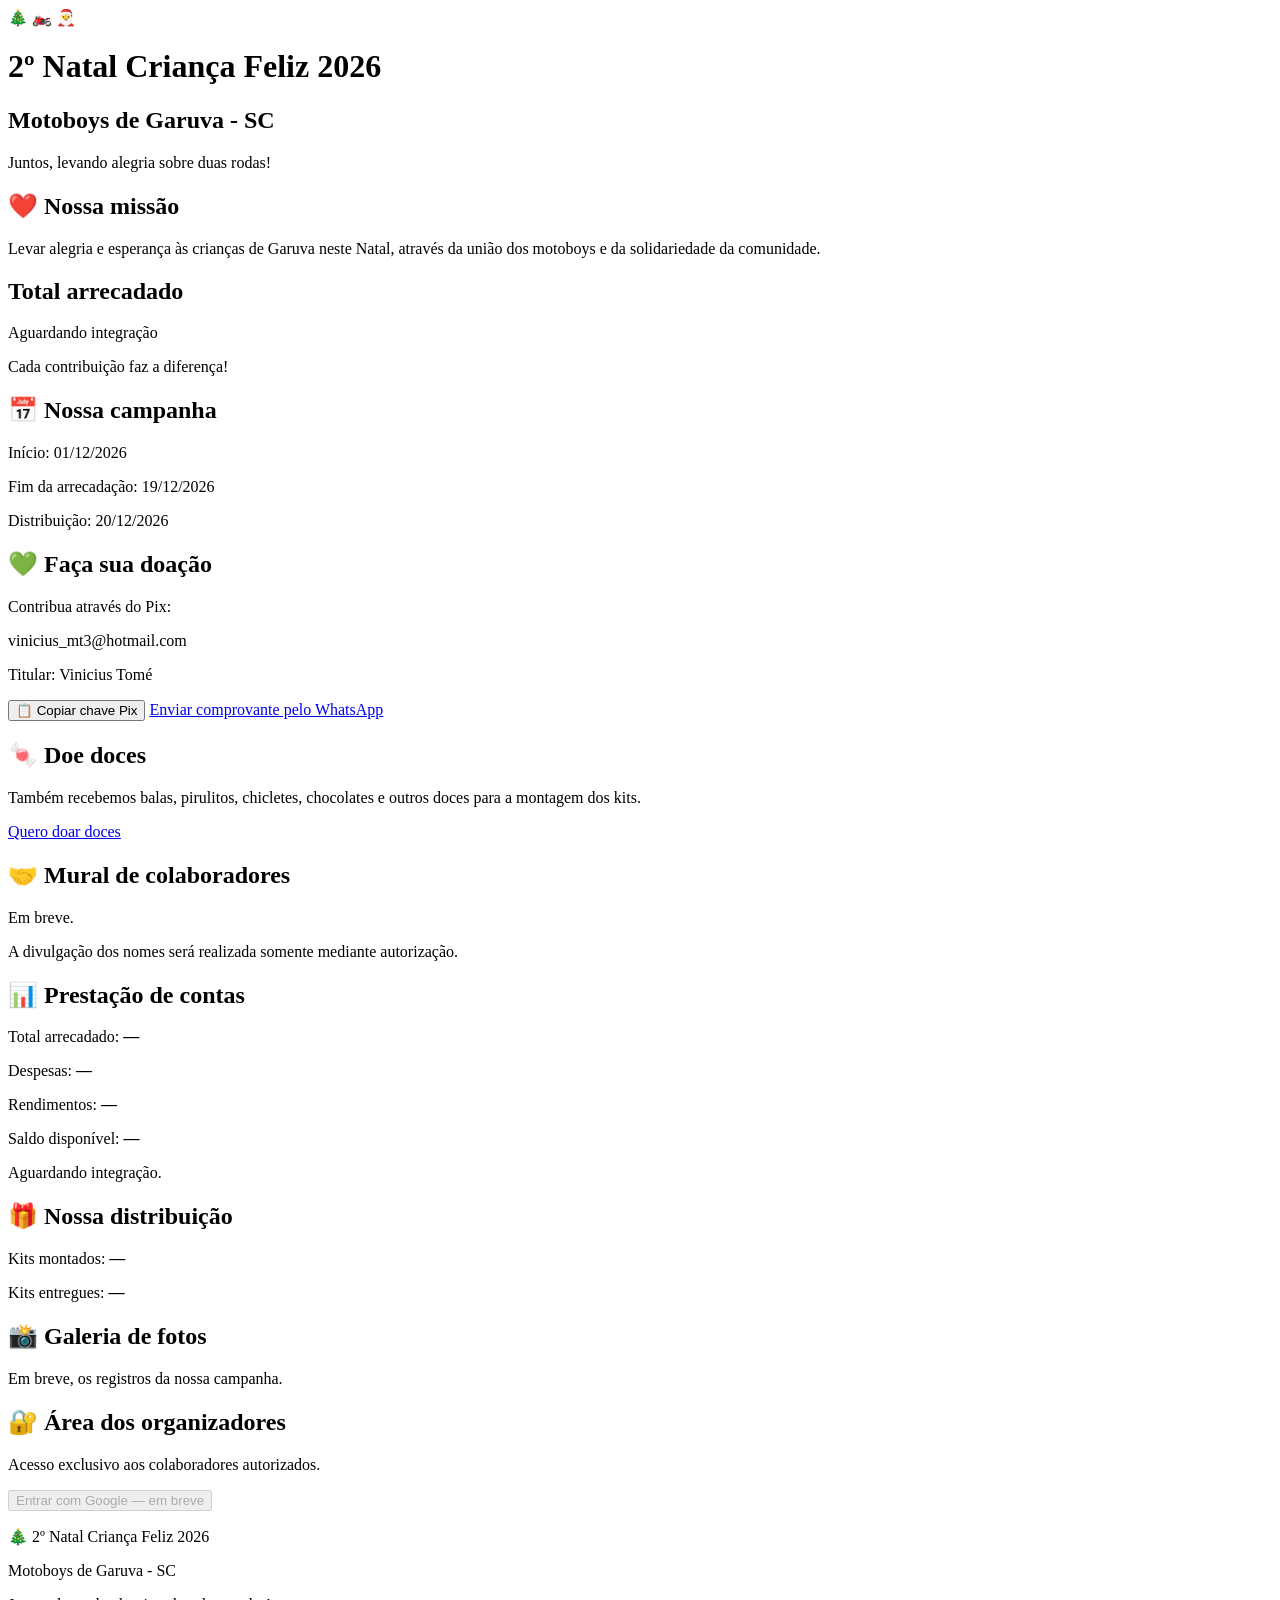
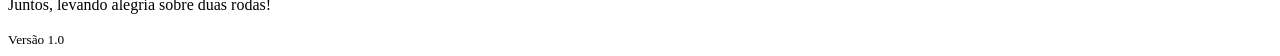
==== index.html @ beaa6cc0 "Create index.html for 2nd Christmas campaign This HTML file serves as the main structure for the 2nd" ====
<!DOCTYPE html>
<html lang="pt-BR">
<head>
  <meta charset="UTF-8">
  <meta name="viewport" content="width=device-width, initial-scale=1.0">
  <meta name="theme-color" content="#A51F24">
  <title>2º Natal Criança Feliz 2026</title>
  <link rel="stylesheet" href="style.css">
  <script src="script.js" defer></script>
</head>

<body>

  <header>
    <div class="decoracao">🎄 🏍️ 🎅</div>
    <h1>2º Natal Criança Feliz 2026</h1>
    <h2>Motoboys de Garuva - SC</h2>
    <p>Juntos, levando alegria sobre duas rodas!</p>
  </header>

  <main>

    <section class="banner">
      <img src="natal.png"
           alt="Imagem oficial da campanha"
           onerror="this.hidden=true">
    </section>

    <section class="card">
      <h2>❤️ Nossa missão</h2>
      <p>
        Levar alegria e esperança às crianças de
        Garuva neste Natal, através da união dos
        motoboys e da solidariedade da comunidade.
      </p>
    </section>

    <section class="card arrecadacao">
      <h2>Total arrecadado</h2>
      <div id="totalArrecadado">Aguardando integração</div>
      <p>Cada contribuição faz a diferença!</p>
    </section>

    <section class="card">
      <h2>📅 Nossa campanha</h2>
      <p>Início: 01/12/2026</p>
      <p>Fim da arrecadação: 19/12/2026</p>
      <p>Distribuição: 20/12/2026</p>
    </section>

    <section class="card">
      <h2>💚 Faça sua doação</h2>

      <p>Contribua através do Pix:</p>

      <div class="chave-pix" id="chavePix">
        vinicius_mt3@hotmail.com
      </div>

      <p>Titular: Vinicius Tomé</p>

      <button onclick="copiarPix()">
        📋 Copiar chave Pix
      </button>

      <a class="botao whatsapp"
         href="https://wa.me/5547997524493"
         target="_blank" rel="noopener">
        Enviar comprovante pelo WhatsApp
      </a>

      <p id="mensagemPix"></p>
    </section>

    <section class="card">
      <h2>🍬 Doe doces</h2>
      <p>
        Também recebemos balas, pirulitos,
        chicletes, chocolates e outros doces
        para a montagem dos kits.
      </p>

      <a class="botao"
         href="https://wa.me/5547997524493?text=Ola!%20Gostaria%20de%20doar%20doces%20para%20a%20campanha."
         target="_blank" rel="noopener">
        Quero doar doces
      </a>
    </section>

    <section class="card">
      <h2>🤝 Mural de colaboradores</h2>

      <div id="listaColaboradores">
        Em breve.
      </div>

      <p>
        A divulgação dos nomes será realizada
        somente mediante autorização.
      </p>
    </section>

    <section class="card">
      <h2>📊 Prestação de contas</h2>

      <div class="resumo">
        <p>Total arrecadado:
          <strong id="receitas">—</strong>
        </p>

        <p>Despesas:
          <strong id="despesas">—</strong>
        </p>

        <p>Rendimentos:
          <strong id="rendimentos">—</strong>
        </p>

        <p>Saldo disponível:
          <strong id="saldo">—</strong>
        </p>
      </div>

      <div id="listaDespesas">
        Aguardando integração.
      </div>
    </section>

    <section class="card">
      <h2>🎁 Nossa distribuição</h2>

      <p>Kits montados:
        <strong id="kitsMontados">—</strong>
      </p>

      <p>Kits entregues:
        <strong id="kitsEntregues">—</strong>
      </p>
    </section>

    <section class="card">
      <h2>📸 Galeria de fotos</h2>
      <p>Em breve, os registros da nossa campanha.</p>
      <div id="galeria"></div>
    </section>

    <section class="card area-restrita">
      <h2>🔐 Área dos organizadores</h2>
      <p>Acesso exclusivo aos colaboradores autorizados.</p>

      <button id="botaoLogin" disabled>
        Entrar com Google — em breve
      </button>
    </section>

  </main>

  <footer>
    <p>🎄 2º Natal Criança Feliz 2026</p>
    <p>Motoboys de Garuva - SC</p>
    <p>Juntos, levando alegria sobre duas rodas!</p>
    <small>Versão 1.0</small>
  </footer>

</body>
</html>
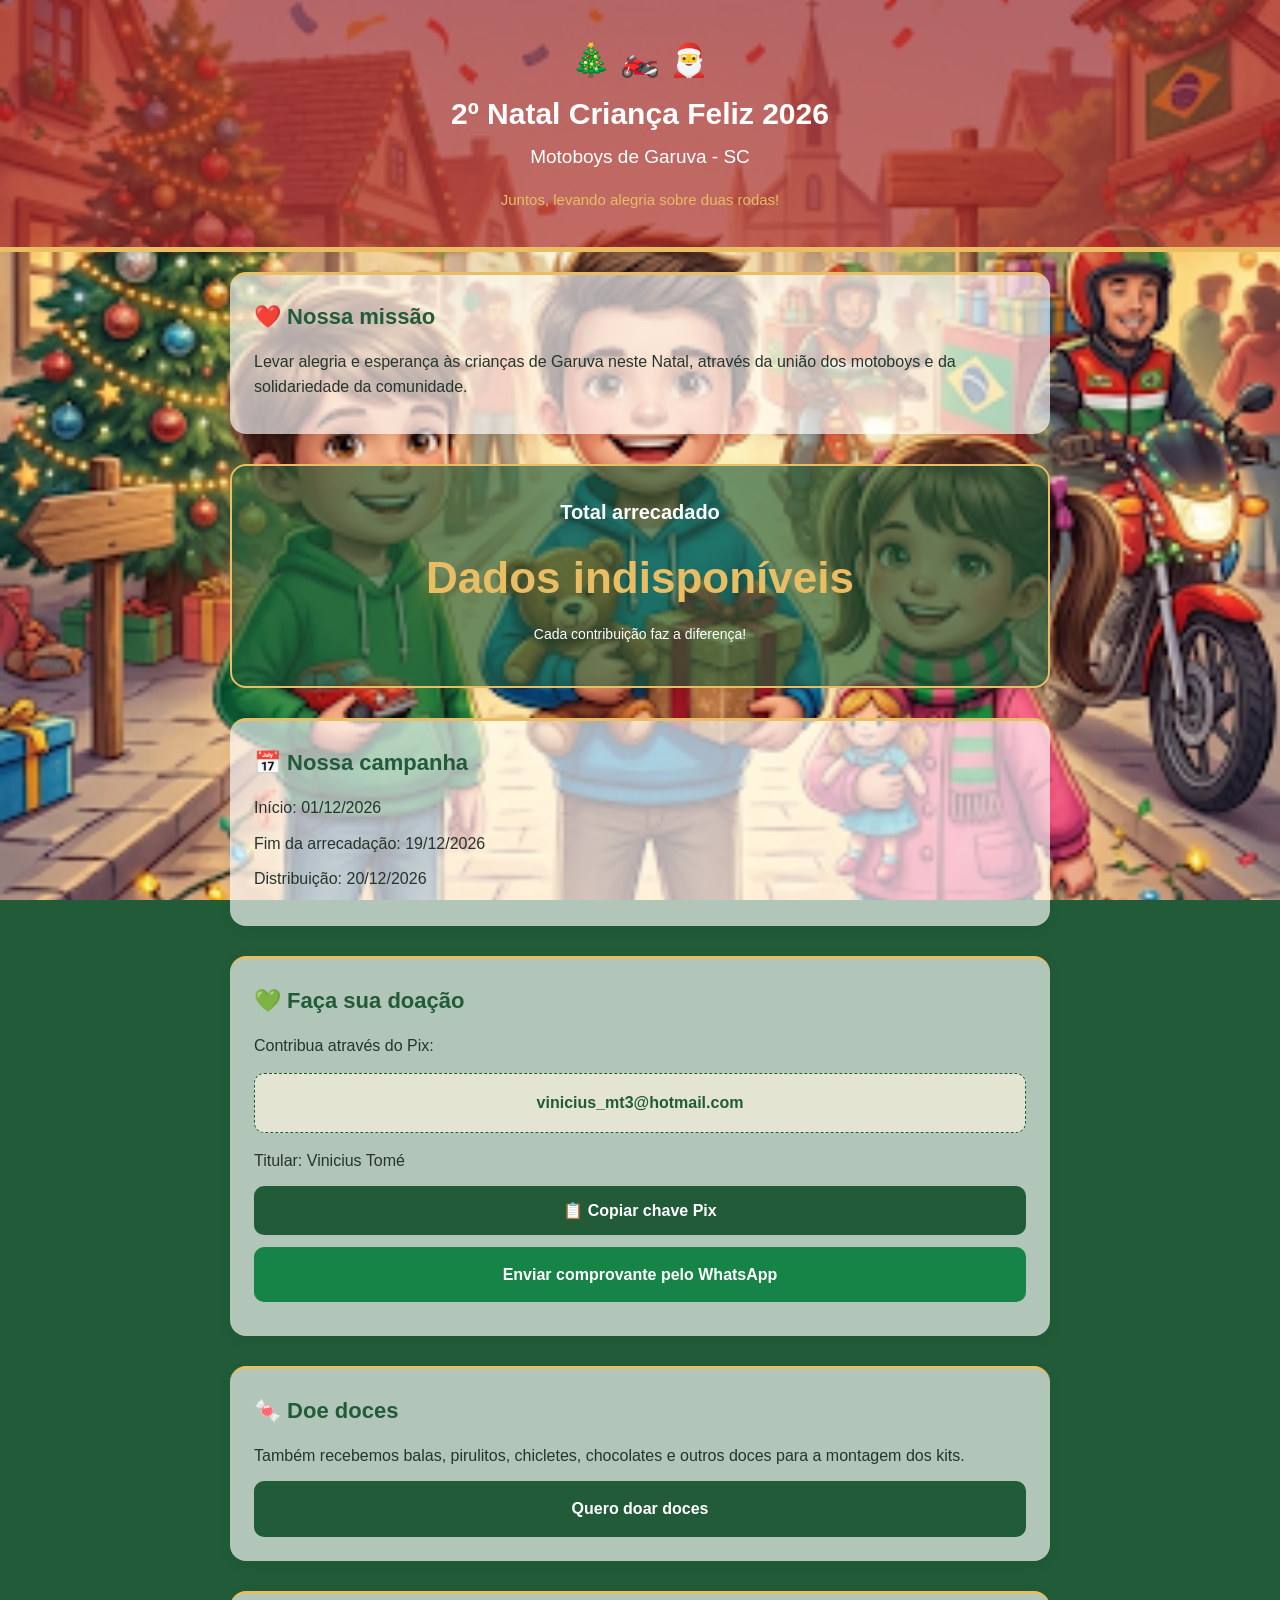
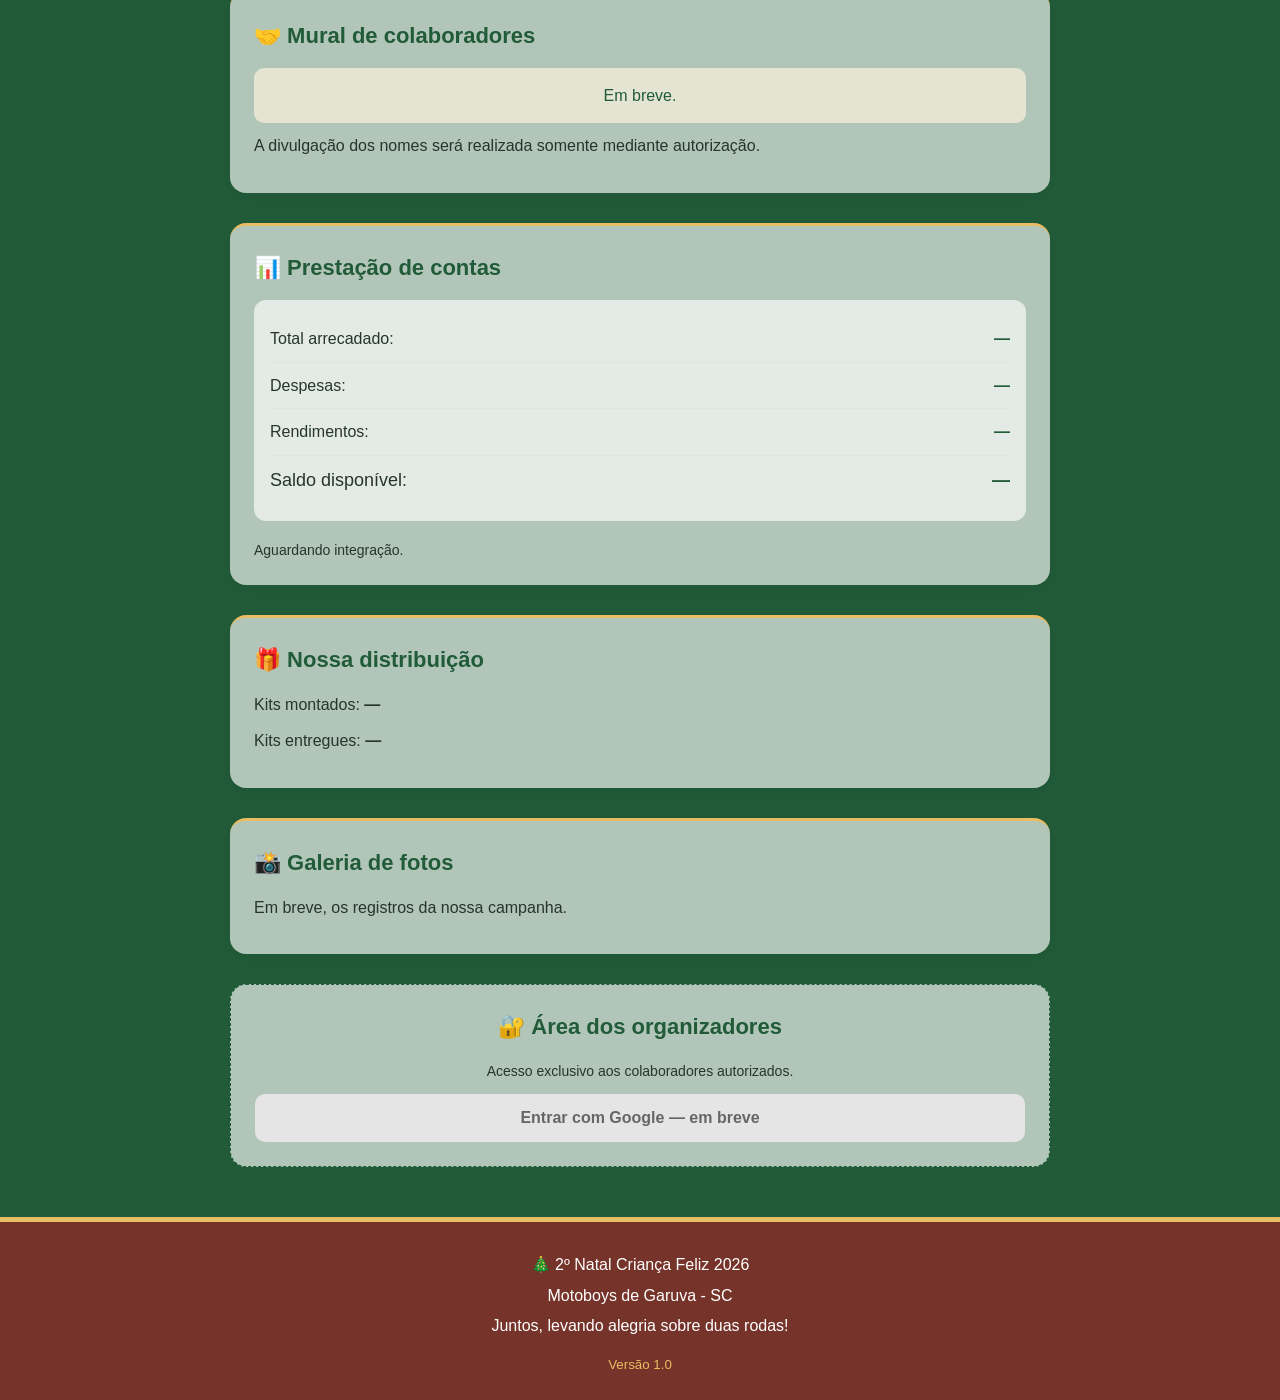
==== commit e27e718c: "Add version query to stylesheet link" ====
--- a/index.html
+++ b/index.html
@@ -5,7 +5,7 @@
   <meta name="viewport" content="width=device-width, initial-scale=1.0">
   <meta name="theme-color" content="#A51F24">
   <title>2º Natal Criança Feliz 2026</title>
-  <link rel="stylesheet" href="style.css">
+  <link rel="stylesheet" href="style.css?v=3">
   <script src="script.js" defer></script>
 </head>
 
--- a/style.css
+++ b/style.css
@@ -0,0 +1,427 @@
+/* NATAL CRIANÇA FELIZ 2026 */
+
+:root {
+  --vermelho: #A51F24;
+  --verde: #215B38;
+  --dourado: #E8BD63;
+  --creme: #FFF5DF;
+  --branco: #FFFFFF;
+  --texto: #26352D;
+}
+
+* {
+  box-sizing: border-box;
+}
+
+html {
+  scroll-behavior: smooth;
+}
+
+body {
+  margin: 0;
+  font-family: Arial, Helvetica, sans-serif;
+  background: var(--creme);
+  color: var(--texto);
+  line-height: 1.6;
+}
+
+/* CABEÇALHO */
+
+header {
+  background: linear-gradient(
+    135deg, #791419, #A51F24
+  );
+  color: white;
+  text-align: center;
+  padding: 35px 20px;
+  border-bottom: 5px solid var(--dourado);
+}
+
+.decoracao {
+  font-size: 32px;
+  margin-bottom: 10px;
+}
+
+header h1 {
+  font-size: 30px;
+  line-height: 1.2;
+  margin: 10px 0;
+}
+
+header h2 {
+  font-size: 19px;
+  font-weight: normal;
+  margin: 10px 0;
+}
+
+header p {
+  color: var(--dourado);
+  font-size: 15px;
+  margin-bottom: 0;
+}
+
+/* CONTEÚDO PRINCIPAL */
+
+main {
+  max-width: 850px;
+  margin: auto;
+  padding: 20px 15px;
+}
+
+/* IMAGEM DA CAMPANHA */
+
+.banner {
+  text-align: center;
+  margin-bottom: 20px;
+}
+
+.banner img {
+  display: inline-block;
+  width: 100%;
+  max-width: 550px;
+  height: auto;
+  border-radius: 18px;
+  box-shadow: 0 5px 20px #00000020;
+}
+
+.banner img[hidden] {
+  display: none;
+}
+
+/* CARTÕES */
+
+.card {
+  background: var(--branco);
+  border-radius: 16px;
+  padding: 24px;
+  margin-bottom: 18px;
+  box-shadow: 0 4px 15px #0000000D;
+  border-top: 3px solid var(--dourado);
+}
+
+.card h2 {
+  color: var(--verde);
+  font-size: 22px;
+  margin-top: 0;
+  margin-bottom: 15px;
+}
+
+.card p {
+  margin: 10px 0;
+}
+
+/* ARRECADAÇÃO */
+
+.arrecadacao {
+  background: linear-gradient(
+    135deg, #215B38, #123C24
+  );
+  color: white;
+  text-align: center;
+  padding: 30px 15px;
+  border: 2px solid var(--dourado);
+}
+
+.arrecadacao h2 {
+  color: white;
+  font-size: 20px;
+}
+
+#totalArrecadado {
+  font-size: clamp(24px, 7vw, 44px);
+  font-weight: bold;
+  color: var(--dourado);
+  overflow-wrap: anywhere;
+  margin: 10px 0;
+}
+
+.arrecadacao p {
+  font-size: 14px;
+}
+
+/* PIX */
+
+.chave-pix {
+  background: var(--creme);
+  border: 1px dashed var(--verde);
+  padding: 16px;
+  border-radius: 10px;
+  text-align: center;
+  font-weight: bold;
+  color: var(--verde);
+  overflow-wrap: anywhere;
+  margin: 15px 0;
+}
+
+#mensagemPix {
+  text-align: center;
+  color: var(--verde);
+  font-weight: bold;
+}
+
+/* BOTÕES */
+
+button,
+.botao {
+  display: block;
+  width: 100%;
+  border: none;
+  border-radius: 10px;
+  background: var(--verde);
+  color: white;
+  padding: 15px;
+  margin-top: 12px;
+  font-size: 16px;
+  font-weight: bold;
+  text-align: center;
+  text-decoration: none;
+  cursor: pointer;
+  font-family: inherit;
+  transition: background 0.2s;
+}
+
+button:hover,
+.botao:hover {
+  background: #163E26;
+}
+
+button:focus-visible,
+.botao:focus-visible {
+  outline: 3px solid var(--dourado);
+  outline-offset: 3px;
+}
+
+.whatsapp {
+  background: #168447;
+}
+
+.whatsapp:hover {
+  background: #106B38;
+}
+
+button:disabled {
+  background: #E5E5E5;
+  color: #666666;
+  cursor: not-allowed;
+}
+
+/* PRESTAÇÃO DE CONTAS */
+
+.resumo {
+  background: #F4F8F4;
+  padding: 16px;
+  border-radius: 12px;
+  margin-bottom: 18px;
+}
+
+.resumo p {
+  display: flex;
+  justify-content: space-between;
+  align-items: center;
+  gap: 10px;
+  flex-wrap: wrap;
+  padding: 10px 0;
+  margin: 0;
+  border-bottom: 1px solid #DDE5DD;
+}
+
+.resumo p:last-child {
+  border-bottom: none;
+  font-size: 18px;
+}
+
+.resumo strong {
+  color: var(--verde);
+}
+
+#listaDespesas {
+  font-size: 14px;
+  overflow-wrap: anywhere;
+}
+
+/* COLABORADORES */
+
+#listaColaboradores {
+  background: #FFF9EC;
+  padding: 15px;
+  border-radius: 10px;
+  color: var(--verde);
+  text-align: center;
+}
+
+/* GALERIA */
+
+#galeria {
+  display: grid;
+  grid-template-columns:
+    repeat(auto-fit, minmax(130px, 1fr));
+  gap: 12px;
+}
+
+#galeria img {
+  width: 100%;
+  border-radius: 10px;
+  object-fit: cover;
+}
+
+/* ÁREA RESTRITA */
+
+.area-restrita {
+  text-align: center;
+  border: 1px dashed var(--verde);
+  box-shadow: none;
+}
+
+.area-restrita p {
+  font-size: 14px;
+}
+
+/* RODAPÉ */
+
+footer {
+  background: var(--vermelho);
+  color: white;
+  text-align: center;
+  padding: 25px 15px;
+  border-top: 5px solid var(--dourado);
+}
+
+footer p {
+  margin: 5px 0;
+}
+
+footer small {
+  display: block;
+  color: var(--dourado);
+  margin-top: 15px;
+}
+
+/* AJUSTES PARA CELULAR */
+
+@media (max-width: 480px) {
+  header {
+    padding: 28px 15px;
+  }
+
+  header h1 {
+    font-size: 25px;
+  }
+
+  header h2 {
+    font-size: 17px;
+  }
+
+  main {
+    padding: 15px 12px;
+  }
+
+  .card {
+    padding: 18px;
+    border-radius: 14px;
+  }
+
+  .card h2 {
+    font-size: 20px;
+  }
+
+  button,
+  .botao {
+    font-size: 15px;
+  }
+}
+/* IMAGEM FIXA DE FUNDO */
+
+body::before {
+  content: "";
+  position: fixed;
+  inset: 0;
+  background-image: url("natal.png");
+  background-size: cover;
+  background-position: center;
+  background-repeat: no-repeat;
+  z-index: -1;
+}
+
+body {
+  background: #215B38;
+  isolation: isolate;
+}
+
+/* OCULTAR IMAGEM DO BANNER */
+
+.banner {
+  display: none;
+}
+
+/* CARTÕES SEMITRANSPARENTES */
+
+.card {
+  background: rgba(255, 255, 255, 0.90);
+  backdrop-filter: blur(3px);
+}
+
+/* DESTAQUE DA ARRECADAÇÃO */
+
+.arrecadacao {
+  background: rgba(33, 91, 56, 0.93);
+}
+
+/* CABEÇALHO E RODAPÉ */
+
+header,
+footer {
+  background: rgba(165, 31, 36, 0.92);
+}
+
+/* ESPAÇAMENTO ENTRE CARTÕES */
+
+.card {
+  margin-bottom: 30px;
+}
+/* AJUSTE DE TRANSPARÊNCIA */
+
+.card {
+  background: rgba(255, 255, 255, 0.50);
+  backdrop-filter: none;
+}
+
+.arrecadacao {
+  background: rgba(33, 91, 56, 0.50);
+}
+
+header,
+footer {
+  background: rgba(165, 31, 36, 0.50);
+}
+
+.resumo {
+  background: rgba(255, 255, 255, 0.50);
+}
+
+#listaColaboradores,
+.chave-pix {
+  background: rgba(255, 245, 223, 0.50);
+}
+/* AJUSTE DE OPACIDADE - 65% */
+
+.card {
+  background: rgba(255, 255, 255, 0.65);
+}
+
+.arrecadacao {
+  background: rgba(33, 91, 56, 0.65);
+}
+
+header,
+footer {
+  background: rgba(165, 31, 36, 0.65);
+}
+
+.resumo {
+  background: rgba(255, 255, 255, 0.65);
+}
+
+#listaColaboradores,
+.chave-pix {
+  background: rgba(255, 245, 223, 0.65);
+}
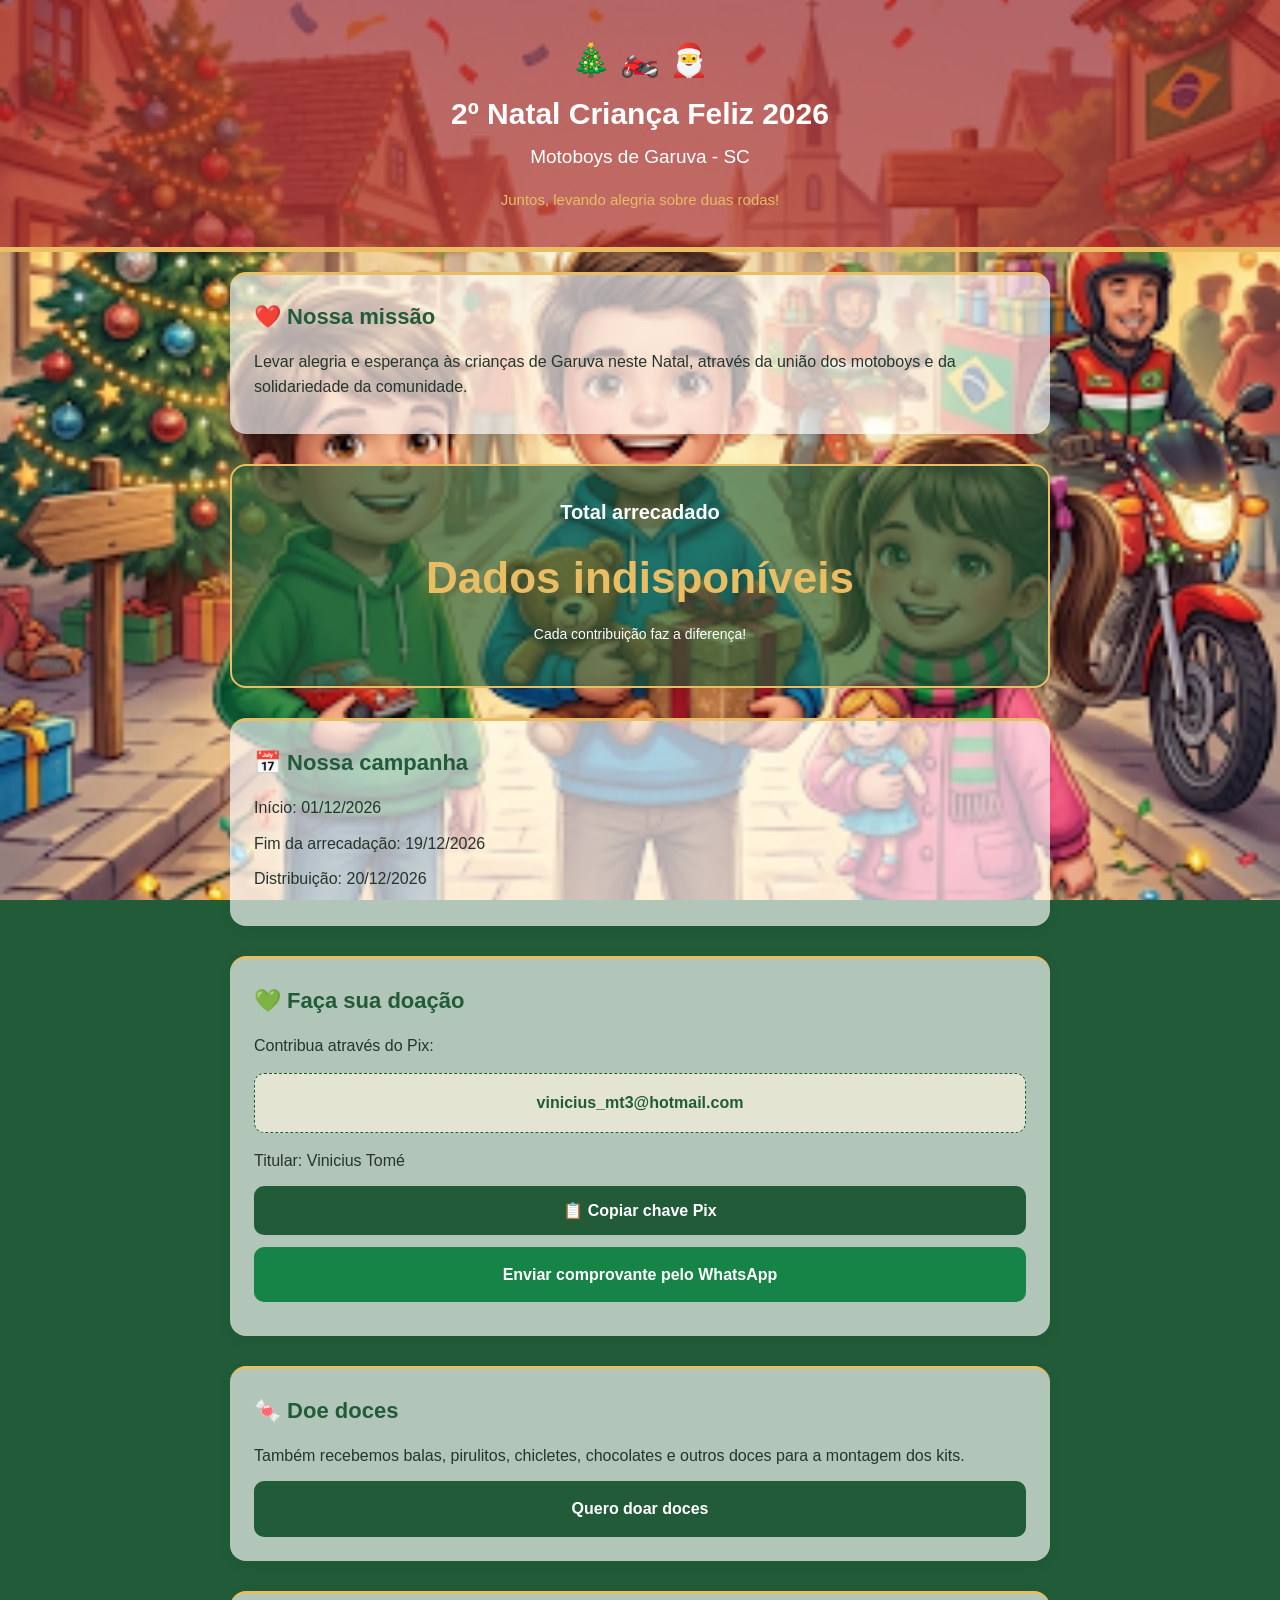
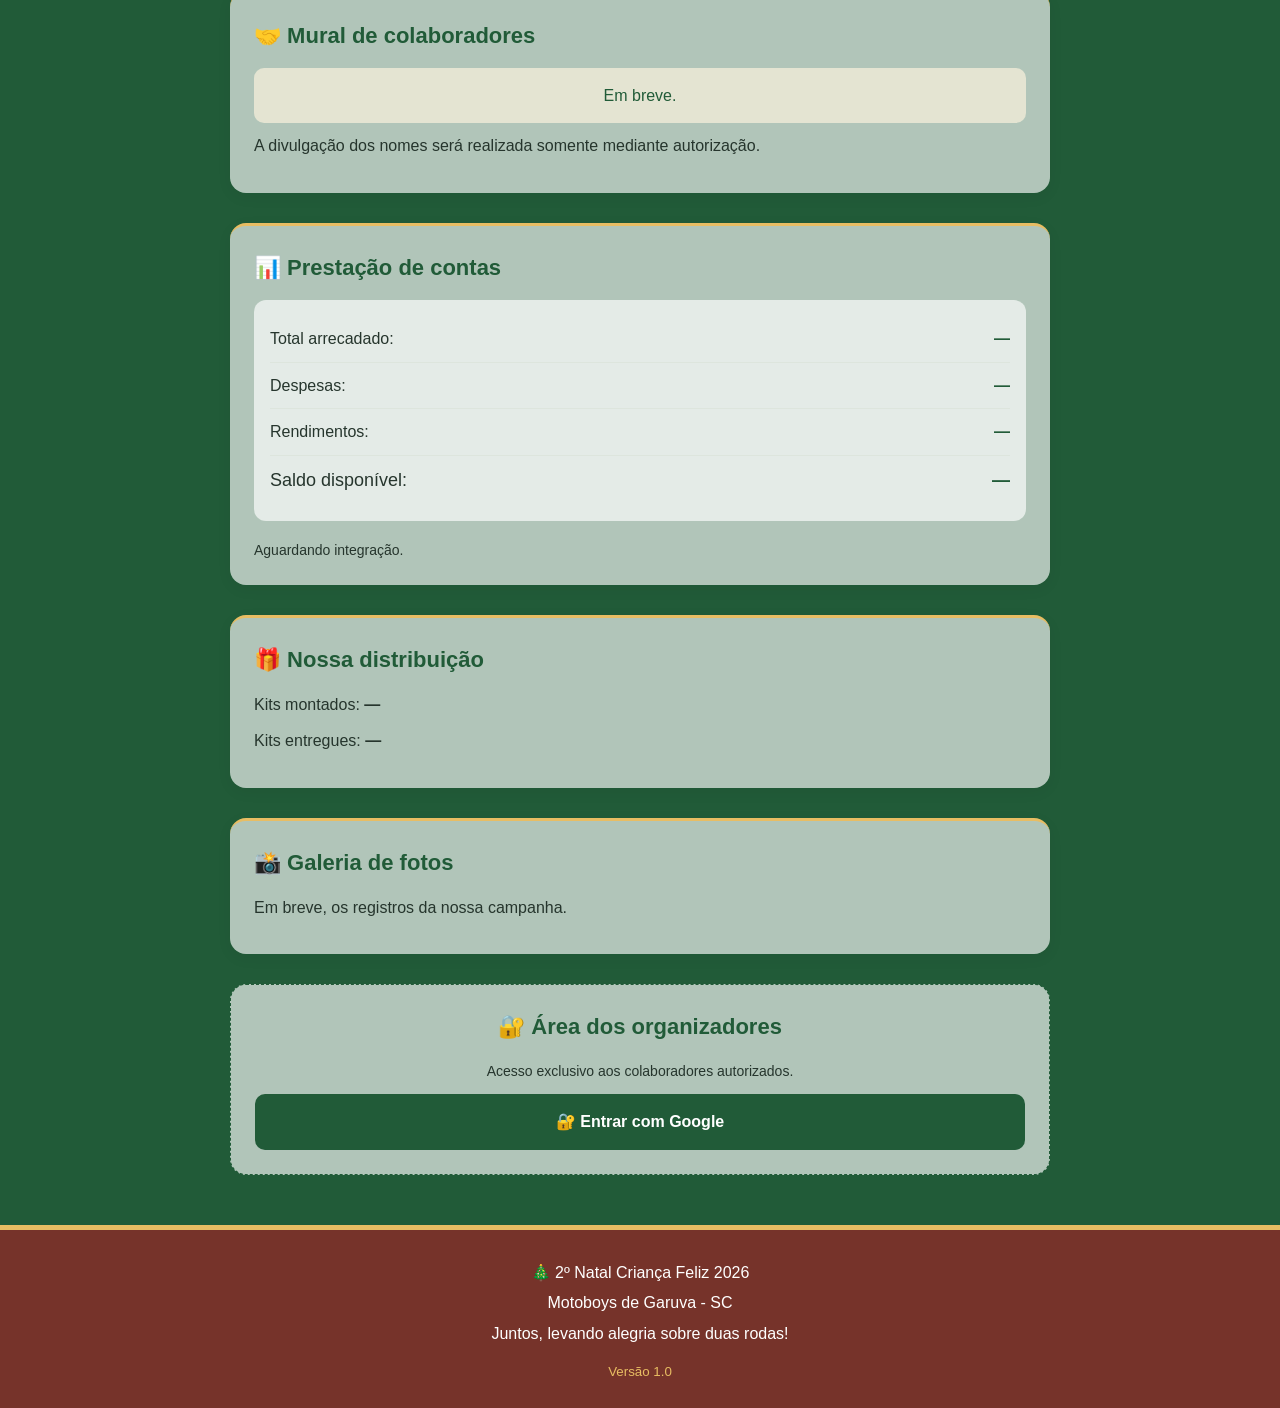
==== commit 21731dc0: "Replace disabled button with link to admin page" ====
--- a/index.html
+++ b/index.html
@@ -148,9 +148,9 @@
       <h2>🔐 Área dos organizadores</h2>
       <p>Acesso exclusivo aos colaboradores autorizados.</p>
 
-      <button id="botaoLogin" disabled>
-        Entrar com Google — em breve
-      </button>
+    <a class="botao" href="admin.html">
+  🔐 Entrar com Google
+</a>
     </section>
 
   </main>
